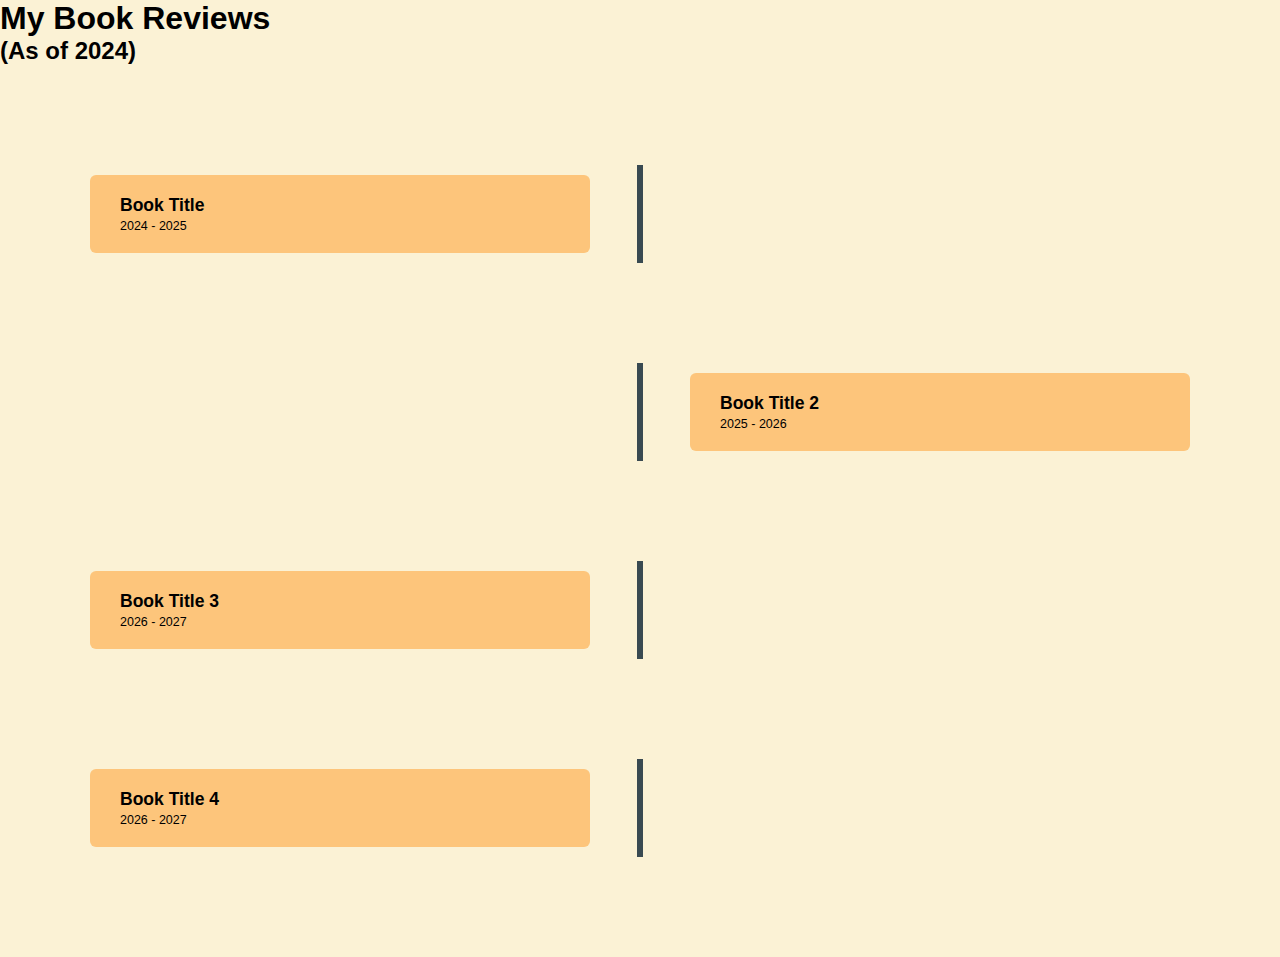
==== bookReviews.html @ 896a786a "Addition of Book Review" ====
<!doctype html>
<html>
	<head> 
		<!--TAB TITLE-->
		<title>Book Reviews</title>
		<link href="timeline.css" rel="stylesheet" type="text/css" />
	</head>

	<body>
		<!--WEBSITE HEADING (TITLE)-->
		<h1>My Book Reviews</h1> 
        <!--SUBHEADING-->
		<h2>(As of 2024)</h2>

        <!--TIMELINE-->

        <!--ITEM 1-->
        <div class = "timeline">
            <div class = "container left-container">
                <div class = "text-box">
                    <h3>Book Title</h3>
                    <small>2024 - 2025</small>
                </div>
            </div>
        </div>

        <!--ITEM 2-->
        <div class = "timeline">
            <div class = "container right-container">
                <div class = "text-box">
                    <h3>Book Title 2</h3>
                    <small>2025 - 2026</small>
                </div>
            </div>
        </div>

        <!--ITEM 3-->
        <div class = "timeline left-container">
            <div class = "container">
                <div class = "text-box">
                    <h3>Book Title 3</h3>
                    <small>2026 - 2027</small>
                </div>
            </div>
        </div>

        <!--ITEM 4-->
        <div class = "timeline left-container">
            <div class = "container">
                <div class = "text-box">
                    <h3>Book Title 4</h3>
                    <small>2026 - 2027</small>
                </div>
            </div>
        </div>

	</body>

</html>
---- timeline.css ----
*{
    margin: 0;
    padding: 0;
    font-family: arial;
    box-sizing: border-box;
}
body{
    background: #fbf2d5;
}
.timeline{
    position: relative;
    max-width: 1200px;
    margin: 100px auto;
}
.container{
    padding: 10px 50px;
    position: relative;
    width: 50%;
}
.text-box{
    padding: 20px 30px;
    background: #fdc57b;
    position: relative;
    border-radius: 6px;
    font-size: 15px;
}
.left-container{
    left: 0;
}
.right-container{
    left: 50%;
}
.container img{
    position: absolute;
    width: 40px;
    border-radius: 50%;
    right: -20px;
    top: 32px;
    z-index: 10;
}
.right-container img{
    left: -20px;
}
.timeline::after{
    content: '';
    position: absolute;
    width: 6px;
    height: 100%;
    background: #394a51;
    top: 0;
    left: 50%;
    margin-left: -3px;
    z-index: -1;
}
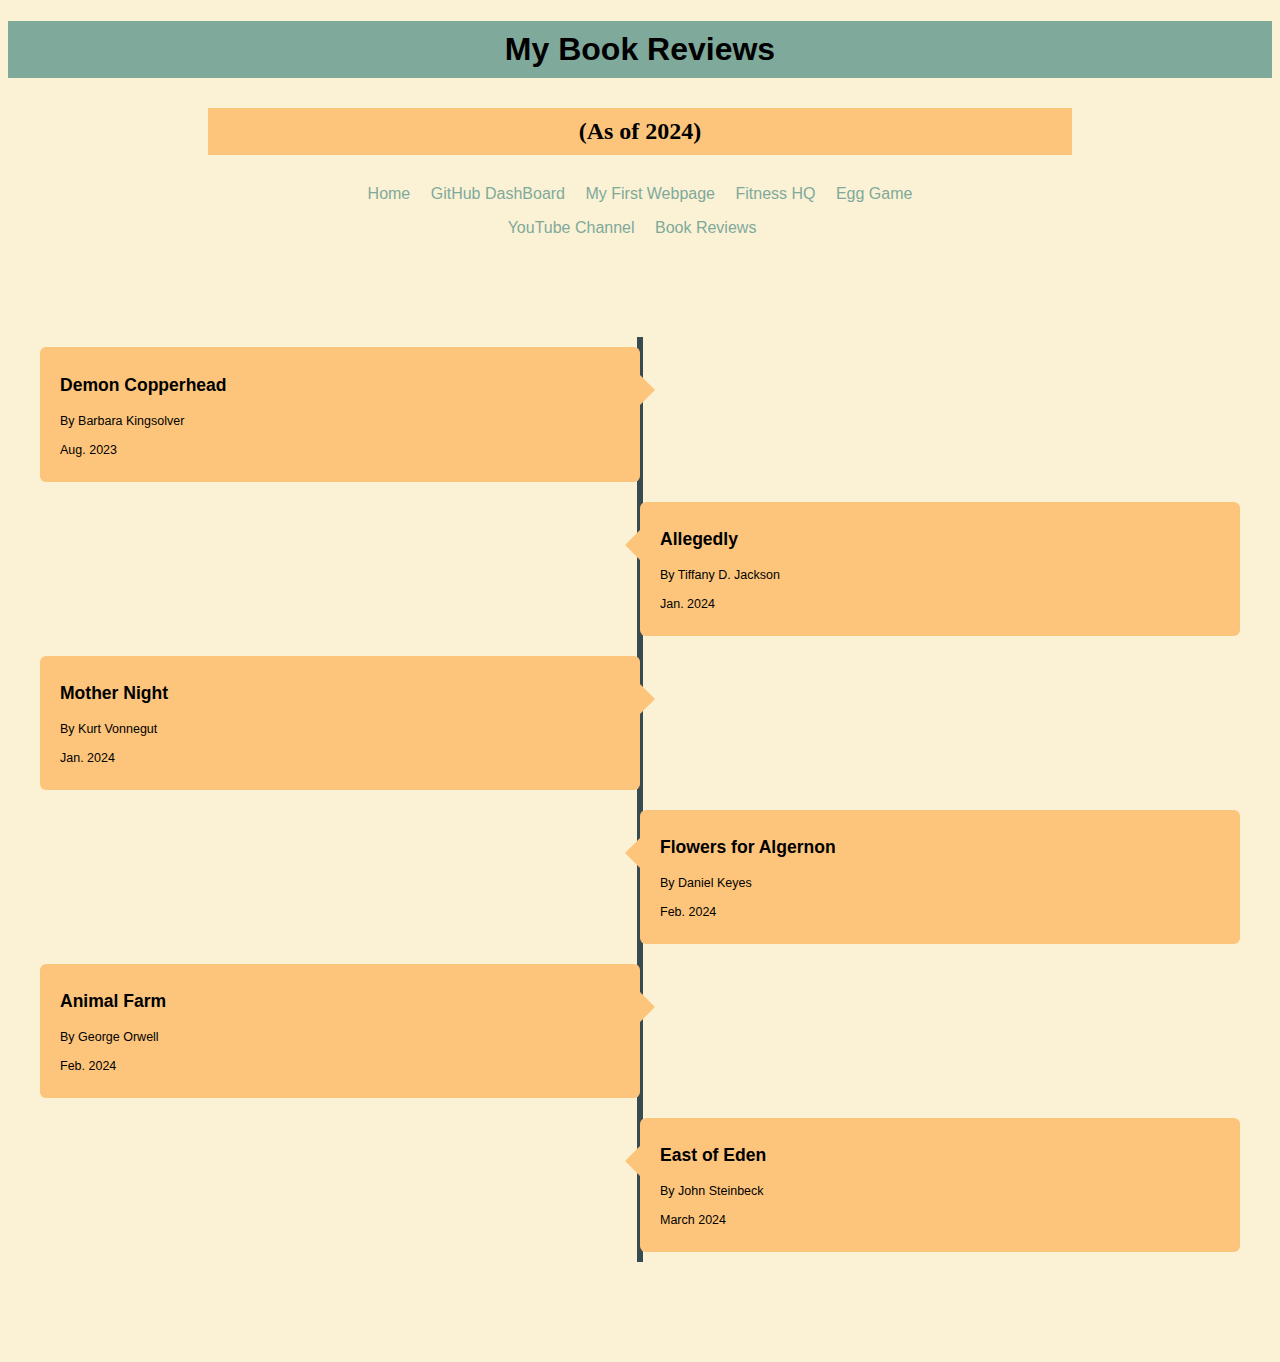
==== commit 60679db0: "bookReviews edits" ====
--- a/bookReviews.html
+++ b/bookReviews.html
@@ -3,7 +3,7 @@
 	<head> 
 		<!--TAB TITLE-->
 		<title>Book Reviews</title>
-		<link href="timeline.css" rel="stylesheet" type="text/css" />
+		<link href="main.css" rel="stylesheet" type="text/css" />
 	</head>
 
 	<body>
@@ -12,48 +12,73 @@
         <!--SUBHEADING-->
 		<h2>(As of 2024)</h2>
 
+		<!--LINKS TO OTHER PAGES OF WEBSITE-->
+		<p><center> <a href= "index.html">Home</a>&emsp; <a href="https://github.com/dashboard">GitHub DashBoard</a>&emsp; <a href="MyFirstWebpage.html">My First Webpage</a>&emsp; <a href= "fitness.html">Fitness HQ</a>&emsp; <a href="egg.html">Egg Game</a></center></p>
+		
+		<!--YOUTUBE LINK-->
+		<p><center>
+			<a href="https://www.youtube.com/channel/UCUGlA3bL2r2EdfrWe8HBI3A"> YouTube Channel</a>&emsp;
+			<a href="bookReviews.html">Book Reviews</a>&emsp;
+		</center></p>
+		
         <!--TIMELINE-->
 
         <!--ITEM 1-->
         <div class = "timeline">
             <div class = "container left-container">
                 <div class = "text-box">
-                    <h3>Book Title</h3>
-                    <small>2024 - 2025</small>
+                    <h3>Demon Copperhead</h3>
+                    <small>By Barbara Kingsolver<br></small>
+                    <small>Aug. 2023</small>
+                    <span class = "left-container-arrow"></span>
+                </div>
+            </div>
+        <!--ITEM 2-->
+            <div class = "container right-container">
+                <div class = "text-box">
+                    <h3>Allegedly</h3>
+                    <small>By Tiffany D. Jackson<br></small>
+                    <small>Jan. 2024</small>
+                    <span class = "right-container-arrow"></span>
+                </div>
+            </div>
+        <!--ITEM 3-->
+            <div class = "container left-container">
+                <div class = "text-box">
+                    <h3>Mother Night</h3>
+                    <small>By Kurt Vonnegut<br></small>
+                    <small>Jan. 2024</small>
+                    <span class = "left-container-arrow"></span>
+                </div>
+            </div>
+        <!--ITEM 4-->
+            <div class = "container right-container">
+                <div class = "text-box">
+                    <h3>Flowers for Algernon</h3>
+                    <small>By Daniel Keyes<br></small>
+                    <small>Feb. 2024</small>
+                    <span class = "right-container-arrow"></span>
+                </div>
+            </div>
+        <!--ITEM 3-->
+            <div class = "container left-container">
+                <div class = "text-box">
+                    <h3>Animal Farm</h3>
+                    <small>By George Orwell<br></small>
+                    <small>Feb. 2024</small>
+                    <span class = "left-container-arrow"></span>
+                </div>
+            </div>
+        <!--ITEM 5-->
+            <div class = "container right-container">
+                <div class = "text-box">
+                    <h3>East of Eden</h3>
+                    <small>By John Steinbeck<br></small>
+                    <small>March 2024</small>
+                    <span class = "right-container-arrow"></span>
                 </div>
             </div>
         </div>
-
-        <!--ITEM 2-->
-        <div class = "timeline">
-            <div class = "container right-container">
-                <div class = "text-box">
-                    <h3>Book Title 2</h3>
-                    <small>2025 - 2026</small>
-                </div>
-            </div>
-        </div>
-
-        <!--ITEM 3-->
-        <div class = "timeline left-container">
-            <div class = "container">
-                <div class = "text-box">
-                    <h3>Book Title 3</h3>
-                    <small>2026 - 2027</small>
-                </div>
-            </div>
-        </div>
-
-        <!--ITEM 4-->
-        <div class = "timeline left-container">
-            <div class = "container">
-                <div class = "text-box">
-                    <h3>Book Title 4</h3>
-                    <small>2026 - 2027</small>
-                </div>
-            </div>
-        </div>
-
 	</body>
 
 </html>--- a/main.css
+++ b/main.css
@@ -0,0 +1,209 @@
+body {
+	background: var(--third-color);
+	font-family: arial;
+}
+
+/*my website color palette*/
+:root {
+	/*dark blue*/
+	--first-color: #394a51; 
+	
+	/*light blue*/
+	--second-color: #7fa99b; 
+
+	/*sand*/
+	--third-color: #fbf2d5; 
+
+	/*light orange*/
+	--fourth-color: #fdc57b; 
+	/*--button {
+        background-color: #1c87c9;
+        border: none;
+        color: white;
+        padding: 20px 34px;
+        text-align: center;
+        text-decoration: none;
+        display: inline-block;
+        font-size: 20px;
+        margin: 4px 2px;
+        cursor: pointer;
+    }*/
+}
+
+.secondary {
+	background: var(--fourth-color);
+	font-family: cursive;
+}
+
+h1{
+	background: var(--second-color);
+	padding: 10px 10px 10px 10px;
+	color: black;
+	text-align: center;
+}
+h2 {
+	font-family: "Marker Felt", fantasy;
+	background: var(--fourth-color);
+	padding: 10px 10px;
+	margin: 30px 200px;
+	color: black;
+	text-align: center;
+}
+
+.blerp {
+	align-items: center;
+	background: var(--first-color);
+	border-radius: 35px;
+	display: inline-block;
+	height: 370px;
+	justify-content: center;
+	margin-bottom: 20px;
+	margin-right: 20px;
+	overflow: hidden;
+	padding: 15px;
+	text-align: center;
+	vertical-align: top;
+	width: 277.5px;
+}
+
+.blerpImage {
+	display: inline-block;
+	width: 300px;
+	height: 400px;
+	margin-right: 20px;
+	margin-bottom: 20px;
+	object-fit: cover;
+	background-size: cover;
+	background-position: center;
+	border-radius: 35px;
+	vertical-align: top;
+}
+
+.blerpText {
+	font-size:20px;
+	color: var(--fourth-color);
+	text-align: center;
+	line-height: 2;
+	white-space: pre-wrap;
+}
+
+.video-wrapper{
+	display: flex;
+	align-items: center;
+	justify-content: center;
+	transform: translateY(-15%);
+}
+
+/*MAXES CHART*/
+.maxes-chart {
+	border-collapse: collapse;
+	width: 100%;
+  }
+  
+.maxes-chart th, .maxes-chart td {
+	border: 1.5px solid var(--first-color);
+	padding: 10px;
+	text-align: left;
+  }
+  
+.maxes-chart th {
+	background-color: var(--second-color);
+  }
+  
+.maxes-chart tbody tr:nth-child(even) {
+	background-color: var(--fourth-color);
+  }
+  
+/*link general*/
+a {
+	text-decoration: none; /*this removes the line under the link*/
+}
+
+/*unvisited link*/
+a:link {
+	color: var(--second-color);
+}
+
+a:visited {
+	color: var(--second-color);
+}
+
+a:hover{
+	color: var(--fourth-color);
+}
+
+/*timeline stuff*/
+.timeline{
+    position: relative;
+    max-width: 1200px;
+    margin: 100px auto;
+}
+.container{
+    padding: 10px 0px;
+    position: relative;
+    width: 50%;
+}
+.text-box{
+    padding: 10px 20px;
+    background: #fdc57b;
+    position: relative;
+    border-radius: 6px;
+    font-size: 15px;
+}
+.left-container{
+    left: 0;
+}
+.right-container{
+    left: 50%;
+}
+.container img{
+    position: absolute;
+    width: 40px;
+    border-radius: 50%;
+    right: -20px;
+    top: 32px;
+    z-index: 10;
+}
+.right-container img{
+    left: -20px;
+}
+.timeline::after{
+    content: '';
+    position: absolute;
+    width: 6px;
+    height: 100%;
+    background: #394a51;
+    top: 0;
+    left: 50%;
+    margin-left: -3px;
+    z-index: -1;
+}
+.text-box h3{
+    font-weight: 600;
+}
+.text-box small{
+    display: block;
+    margin-bottom: 15px;
+}
+.left-container-arrow{
+	height: 0;
+	width: 0;
+	position: absolute;
+	top: 28px;
+	z-index: 1;
+	border-top: 15px solid transparent;
+	border-bottom: 15px solid transparent;
+	border-left: 15px solid #fdc57b;
+	right: -15px;
+}
+.right-container-arrow{
+	height: 0;
+	width: 0;
+	position: absolute;
+	top: 28px;
+	z-index: 1;
+	border-top: 15px solid transparent;
+	border-bottom: 15px solid transparent;
+	border-right: 15px solid #fdc57b;
+	left: -15px;
+}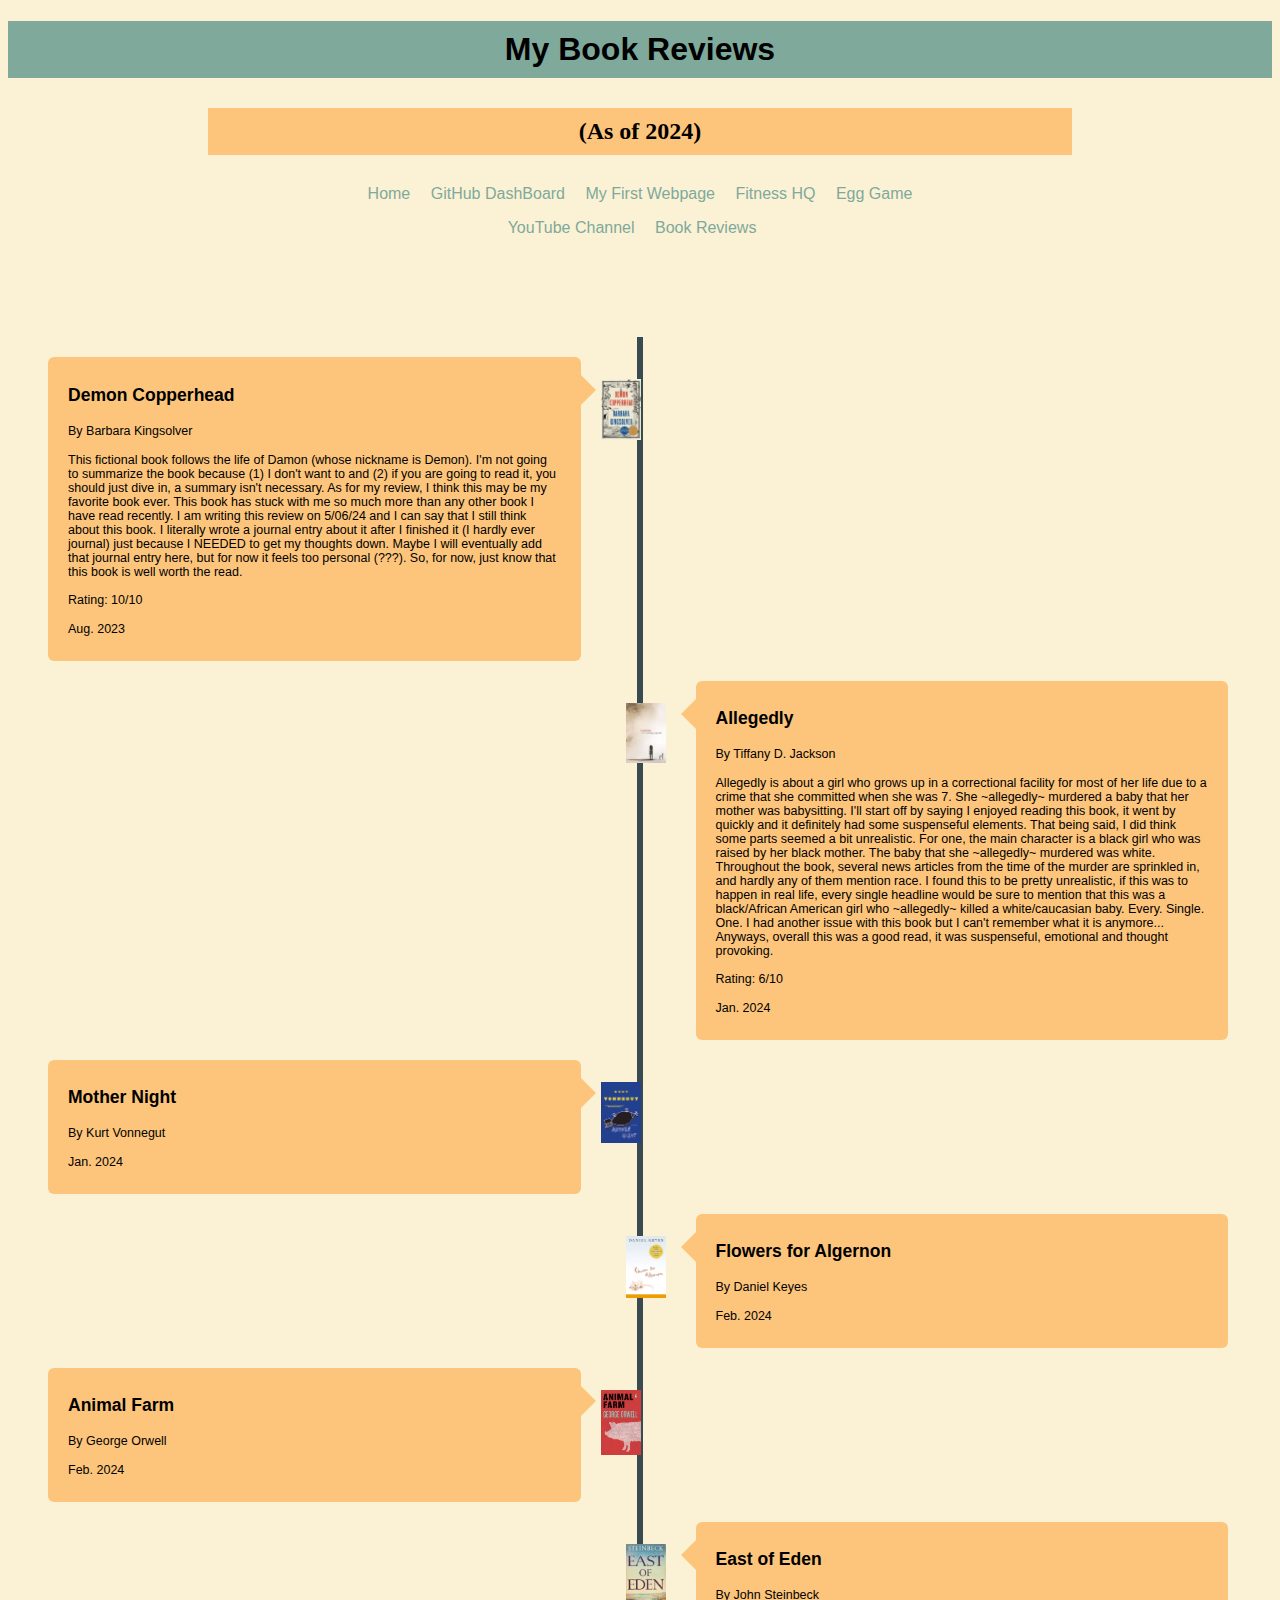
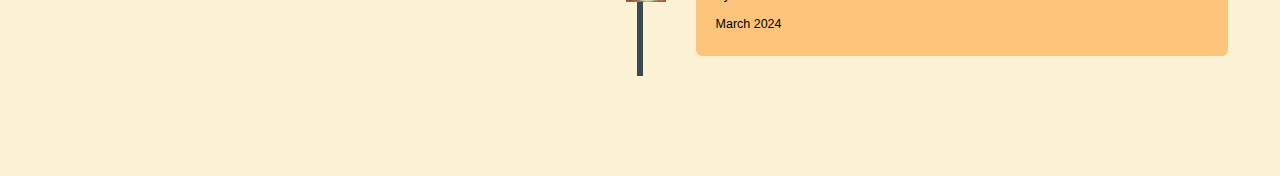
==== commit c240bcf4: "Somewhat fixed the positioning, added 2 reviews" ====
--- a/bookReviews.html
+++ b/bookReviews.html
@@ -26,33 +26,61 @@
         <!--ITEM 1-->
         <div class = "timeline">
             <div class = "container left-container">
+                <img src="bookReviews/demonCopperhead.jpg">
                 <div class = "text-box">
                     <h3>Demon Copperhead</h3>
                     <small>By Barbara Kingsolver<br></small>
+                    <small>This fictional book follows the life of Damon (whose nickname is Demon). I'm not going to summarize the book because (1) I don't want to 
+                        and (2) if you are going to read it, you should just dive in, a summary isn't necessary. As for my review, I think this may be my favorite 
+                        book ever. This book has stuck with me so much more than any other book I have read recently. I am writing this review on 5/06/24 and I can say 
+                        that I still think about this book. I literally wrote a journal entry about it after I finished it (I hardly ever journal) just because I NEEDED 
+                        to get my thoughts down. Maybe I will eventually add that journal entry here, but for now it feels too personal (???).
+                        So, for now, just know that this book is well worth the read.<br><br>
+                        Rating: 10/10<br></small>
                     <small>Aug. 2023</small>
                     <span class = "left-container-arrow"></span>
                 </div>
             </div>
         <!--ITEM 2-->
             <div class = "container right-container">
+                <img src="bookReviews/allegedly.jpg">
                 <div class = "text-box">
                     <h3>Allegedly</h3>
                     <small>By Tiffany D. Jackson<br></small>
+                    <small>Allegedly is about a girl who grows up in a correctional facility for most of her life due to a crime that she committed when she was 7. 
+                        She ~allegedly~ murdered a baby that her mother was babysitting. I'll start off by saying I enjoyed reading this book, it went by quickly and 
+                        it definitely had some suspenseful elements. That being said, I did think some parts seemed a bit unrealistic. 
+                        For one, the main character is a black girl who was raised by her black mother. The baby that she ~allegedly~ 
+                        murdered was white. Throughout the book, several news articles from the time of the murder are sprinkled in, and hardly any of them mention race. 
+                        I found this to be pretty unrealistic, if this was to happen in real life, every single headline would be sure to mention that this was a black/African American girl 
+                        who ~allegedly~ killed a white/caucasian baby. Every. Single. One. I had another issue with this book but I can't remember what it is anymore... 
+                        Anyways, overall this was a good read, it was suspenseful, emotional and thought provoking.<br><br>
+                        Rating: 6/10<br></small>
                     <small>Jan. 2024</small>
                     <span class = "right-container-arrow"></span>
                 </div>
             </div>
         <!--ITEM 3-->
+        <!--NEED TO ADD THE (BLANK) YEAR-->
             <div class = "container left-container">
+                <img src="bookReviews/motherNight.jpg">
                 <div class = "text-box">
                     <h3>Mother Night</h3>
                     <small>By Kurt Vonnegut<br></small>
+                    <!--<small>This book is written from the pov of Howard Campbell Jr, who is writing the the book while improsoned in Israel awaiting trial for his war crimes 
+                        during WWII. Campbell had been a radio propagandist for the Nazi party, while at the same time working undercover for the US by transmitting 
+                        secret messages to the Allies during his broadcasts. Campbell was told before taking the job that after the war, America would not let him hang, 
+                        but they would also not publically admit to employing him as a spy. The book explores the idea of whether it is ok to do bad things if it is for a good reason. 
+                        Campball's encrypted messages were invaluable to the Allies during the war, but his Nazi propaganda was invaluable to the German citizans and soldiers. There 
+                        are some German's who told Campbell that he is what got them through the war, that he is the reason they kept going.<br><br>
+                        Rating: <br></small>-->
                     <small>Jan. 2024</small>
                     <span class = "left-container-arrow"></span>
                 </div>
             </div>
         <!--ITEM 4-->
             <div class = "container right-container">
+                <img src="bookReviews/flowersForAlgernon.jpg">
                 <div class = "text-box">
                     <h3>Flowers for Algernon</h3>
                     <small>By Daniel Keyes<br></small>
@@ -62,6 +90,7 @@
             </div>
         <!--ITEM 3-->
             <div class = "container left-container">
+                <img src="bookReviews/animalFarm">
                 <div class = "text-box">
                     <h3>Animal Farm</h3>
                     <small>By George Orwell<br></small>
@@ -71,6 +100,7 @@
             </div>
         <!--ITEM 5-->
             <div class = "container right-container">
+                <img src="bookReviews/eastOfEden.jpg">
                 <div class = "text-box">
                     <h3>East of Eden</h3>
                     <small>By John Steinbeck<br></small>
--- a/main.css
+++ b/main.css
@@ -137,35 +137,39 @@
     position: relative;
     max-width: 1200px;
     margin: 100px auto;
+	padding: 10px 40px;
 }
 .container{
     padding: 10px 0px;
     position: relative;
-    width: 50%;
+    width:45%;
 }
 .text-box{
     padding: 10px 20px;
     background: #fdc57b;
-    position: relative;
+    position: center;
     border-radius: 6px;
     font-size: 15px;
 }
 .left-container{
+	width: 45%;
+	padding: 10px 0px;
     left: 0;
 }
 .right-container{
-    left: 50%;
+	padding: 10px 20px;
+    left: 53%;
 }
 .container img{
     position: absolute;
     width: 40px;
-    border-radius: 50%;
-    right: -20px;
+    border-radius: 0%;
+    right: -60px;
     top: 32px;
     z-index: 10;
 }
 .right-container img{
-    left: -20px;
+    left: -50px;
 }
 .timeline::after{
     content: '';
@@ -205,5 +209,5 @@
 	border-top: 15px solid transparent;
 	border-bottom: 15px solid transparent;
 	border-right: 15px solid #fdc57b;
-	left: -15px;
+	left: 5px;
 }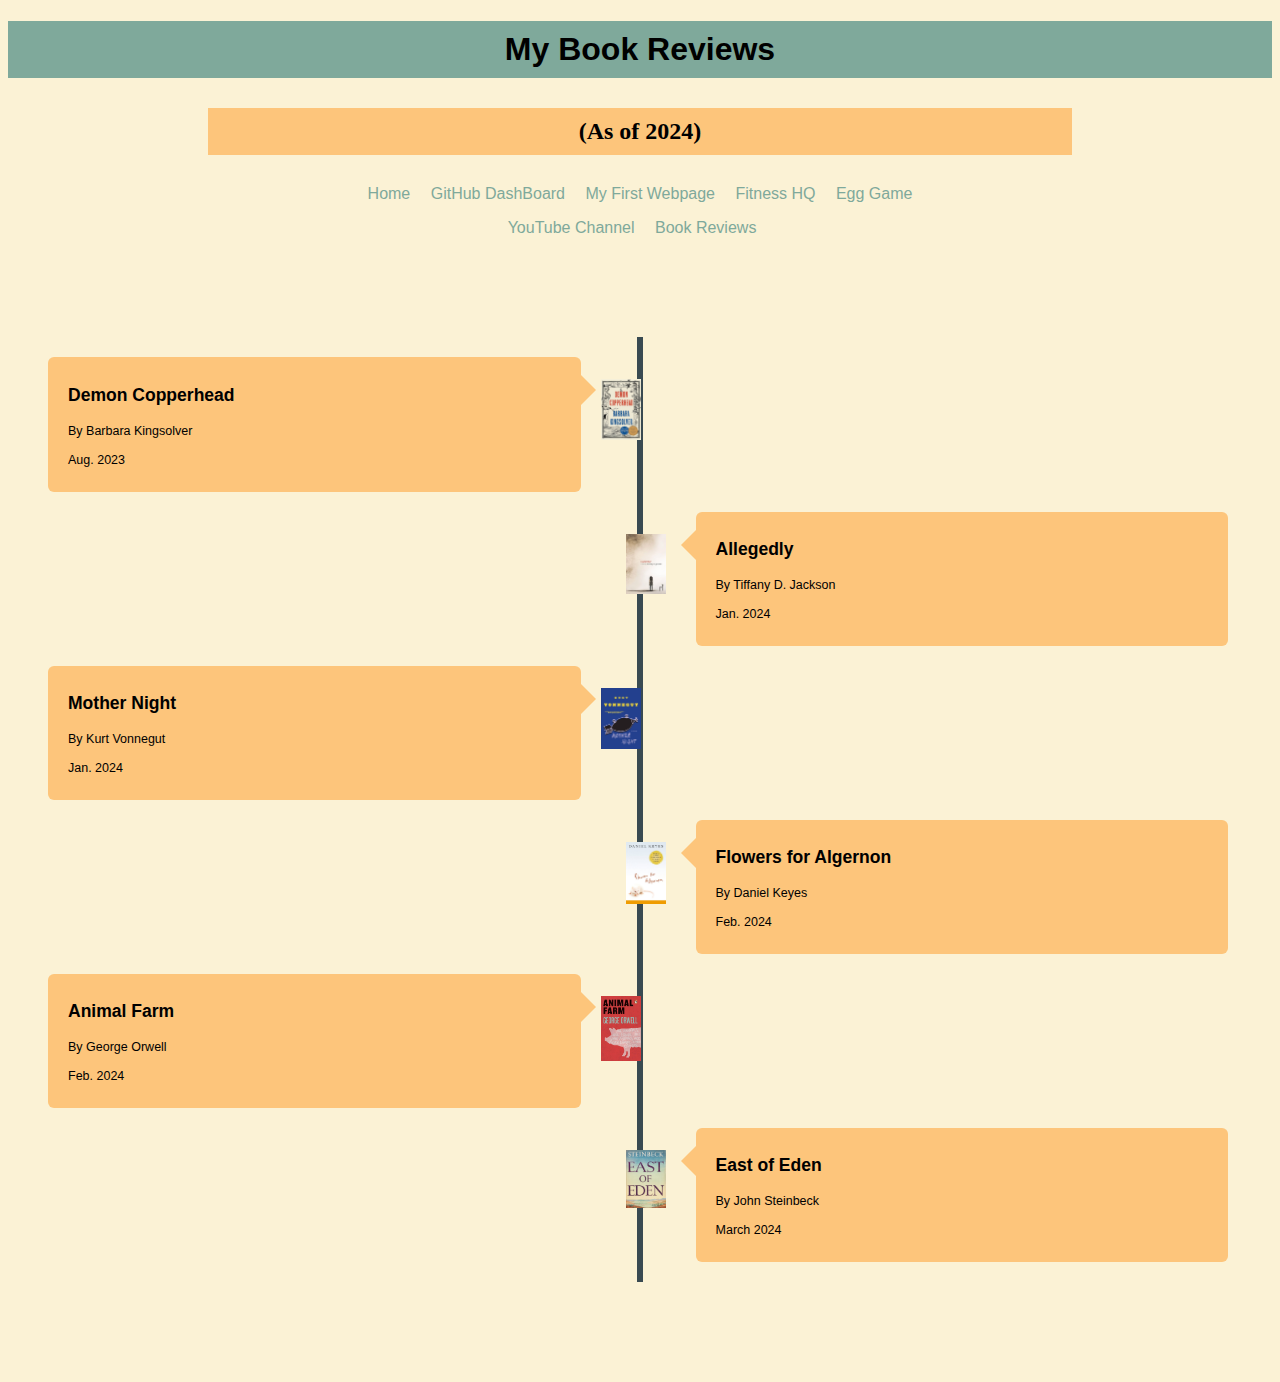
==== commit bfc1f0a3: "Update bookReviews.html" ====
--- a/bookReviews.html
+++ b/bookReviews.html
@@ -30,13 +30,13 @@
                 <div class = "text-box">
                     <h3>Demon Copperhead</h3>
                     <small>By Barbara Kingsolver<br></small>
-                    <small>This fictional book follows the life of Damon (whose nickname is Demon). I'm not going to summarize the book because (1) I don't want to 
+                    <!--<small>This fictional book follows the life of Damon (whose nickname is Demon). I'm not going to summarize the book because (1) I don't want to 
                         and (2) if you are going to read it, you should just dive in, a summary isn't necessary. As for my review, I think this may be my favorite 
                         book ever. This book has stuck with me so much more than any other book I have read recently. I am writing this review on 5/06/24 and I can say 
                         that I still think about this book. I literally wrote a journal entry about it after I finished it (I hardly ever journal) just because I NEEDED 
                         to get my thoughts down. Maybe I will eventually add that journal entry here, but for now it feels too personal (???).
                         So, for now, just know that this book is well worth the read.<br><br>
-                        Rating: 10/10<br></small>
+                        Rating: 10/10<br></small>-->
                     <small>Aug. 2023</small>
                     <span class = "left-container-arrow"></span>
                 </div>
@@ -47,7 +47,7 @@
                 <div class = "text-box">
                     <h3>Allegedly</h3>
                     <small>By Tiffany D. Jackson<br></small>
-                    <small>Allegedly is about a girl who grows up in a correctional facility for most of her life due to a crime that she committed when she was 7. 
+                    <!--<small>Allegedly is about a girl who grows up in a correctional facility for most of her life due to a crime that she committed when she was 7. 
                         She ~allegedly~ murdered a baby that her mother was babysitting. I'll start off by saying I enjoyed reading this book, it went by quickly and 
                         it definitely had some suspenseful elements. That being said, I did think some parts seemed a bit unrealistic. 
                         For one, the main character is a black girl who was raised by her black mother. The baby that she ~allegedly~ 
@@ -55,7 +55,7 @@
                         I found this to be pretty unrealistic, if this was to happen in real life, every single headline would be sure to mention that this was a black/African American girl 
                         who ~allegedly~ killed a white/caucasian baby. Every. Single. One. I had another issue with this book but I can't remember what it is anymore... 
                         Anyways, overall this was a good read, it was suspenseful, emotional and thought provoking.<br><br>
-                        Rating: 6/10<br></small>
+                        Rating: 6/10<br></small>-->
                     <small>Jan. 2024</small>
                     <span class = "right-container-arrow"></span>
                 </div>
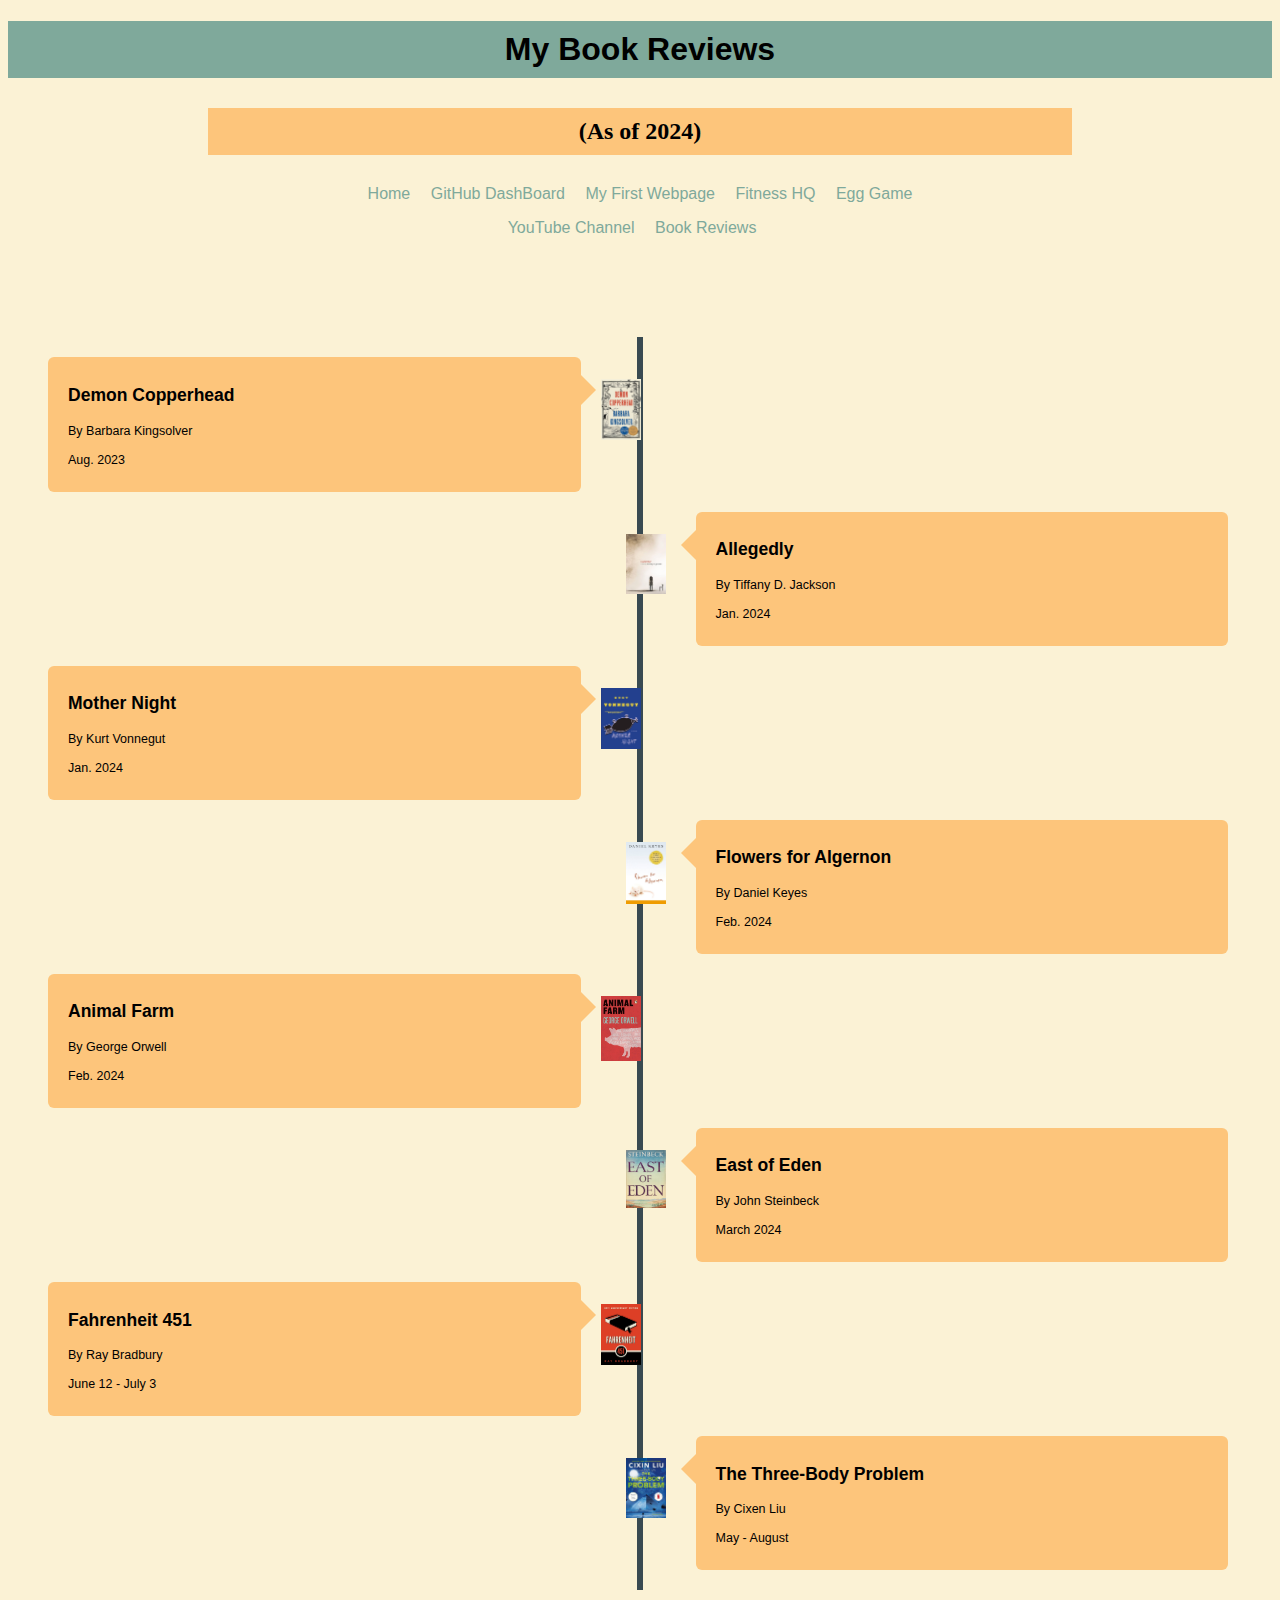
==== commit 926fa8da: "Update bookReviews.html" ====
--- a/bookReviews.html
+++ b/bookReviews.html
@@ -108,6 +108,25 @@
                     <span class = "right-container-arrow"></span>
                 </div>
             </div>
+            <div class = "container left-container">
+                <img src="bookReviews/fahrenheit451.jpg">
+                <div class = "text-box">
+                    <h3>Fahrenheit 451</h3>
+                    <small>By Ray Bradbury<br></small>
+                    
+                    <small>June 12 - July 3</small>
+                    <span class = "left-container-arrow"></span>
+                </div>
+            </div>
+            <div class = "container right-container">
+                <img src="bookReviews/threeBodyProblem.jpg">
+                <div class = "text-box">
+                    <h3>The Three-Body Problem</h3>
+                    <small>By Cixen Liu<br></small>
+                    <small>May - August</small>
+                    <span class = "right-container-arrow"></span>
+                </div>
+            </div>
         </div>
 	</body>
 
